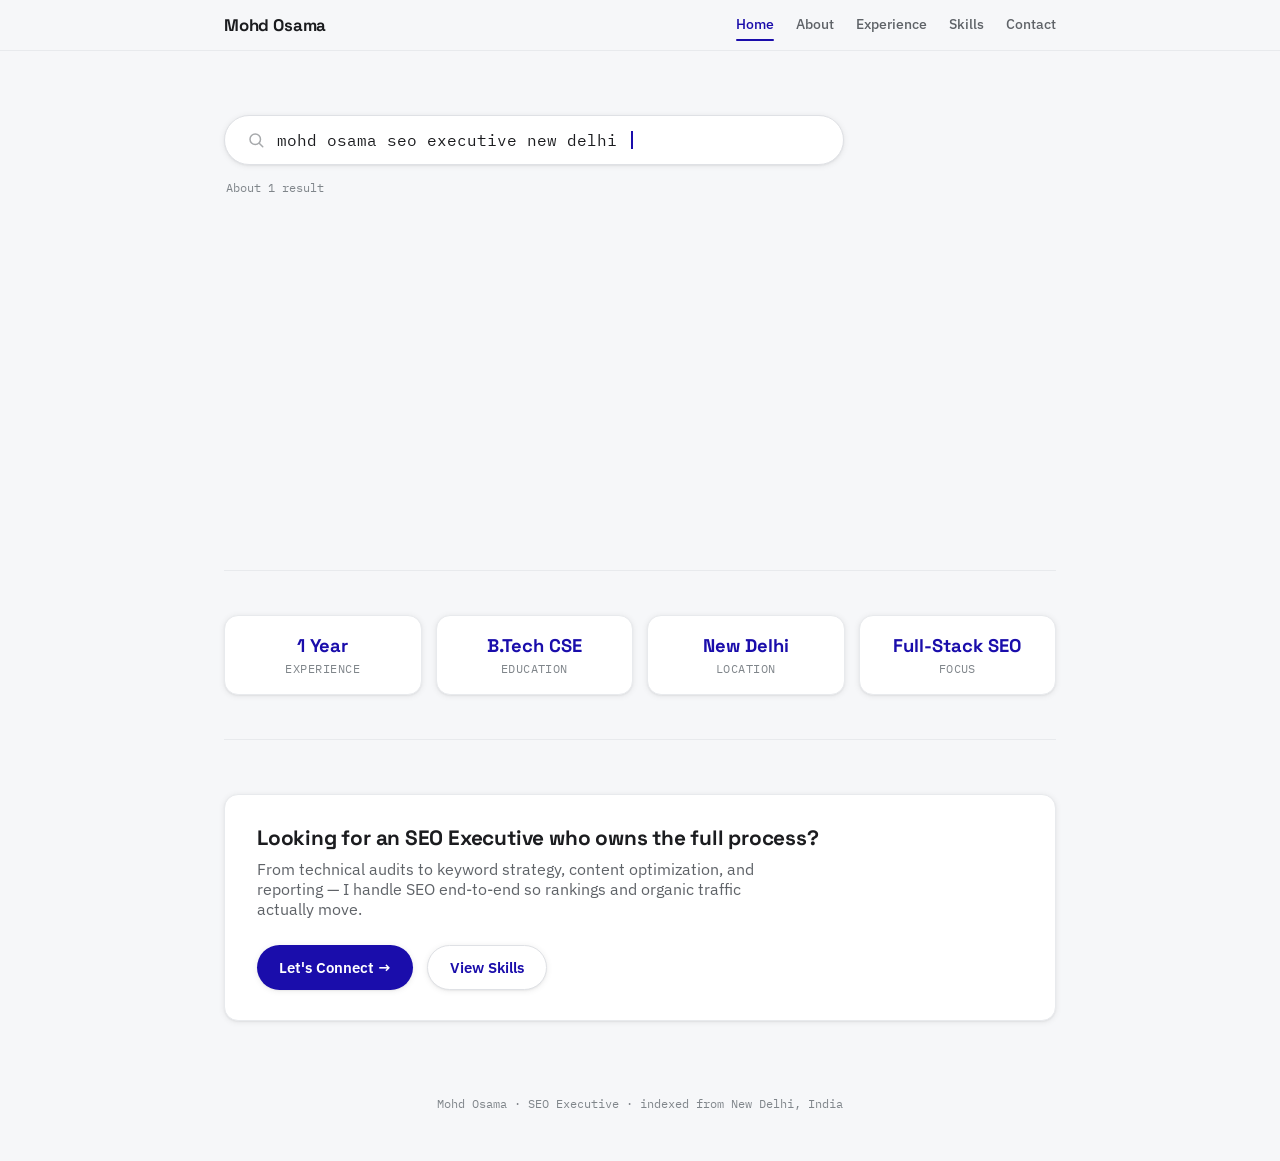
==== index.html @ 61bb9146 "my portfolio code" ====
<!DOCTYPE html>
<html lang="en">
<head>
<meta charset="UTF-8">
<meta name="viewport" content="width=device-width, initial-scale=1.0">
<title>Mohd Osama — SEO Executive</title>
<meta name="description" content="Mohd Osama, SEO Executive — on-page & off-page SEO, keyword research, organic growth. New Delhi, India.">
<link rel="preconnect" href="https://fonts.googleapis.com">
<link href="https://fonts.googleapis.com/css2?family=Space+Grotesk:wght@500;600;700&family=IBM+Plex+Sans:wght@400;500;600&family=IBM+Plex+Mono:wght@400;500&display=swap" rel="stylesheet">
<link rel="stylesheet" href="styles.css">
</head>
<body>

<header class="topbar">
  <div class="topbar-inner">
    <a class="logo" href="index.html">Mohd Osama</a>
    <nav class="nav-links">
      <a href="index.html">Home</a>
      <a href="about.html">About</a>
      <a href="experience.html">Experience</a>
      <a href="skills.html">Skills</a>
      <a href="contact.html">Contact</a>
    </nav>
  </div>
</header>

<main class="wrap">

  <!-- HERO / SERP -->
  <section class="hero">
    <div class="search-shell">
      <svg class="search-icon" width="18" height="18" viewBox="0 0 24 24" fill="none" stroke="#5F6368" stroke-width="2" stroke-linecap="round">
        <circle cx="11" cy="11" r="7"></circle>
        <line x1="21" y1="21" x2="16.65" y2="16.65"></line>
      </svg>
      <span class="search-text-line" id="typedText"></span><span class="cursor" id="cursorBlink"></span>
    </div>
    <p class="search-stats" id="searchStats">About 1 result</p>

    <article class="serp-card" id="serpCard">
      <p class="breadcrumb">negbuy.com › team › mohd-osama</p>
      <h1 class="serp-title">Mohd Osama — SEO Executive</h1>
      <p class="serp-desc">
        SEO Executive with 1 year of hands-on experience in technical, on-page and off-page SEO,
        keyword research, and organic growth. Currently at Negbuy Private Limited.
        B.Tech in Computer Science Engineering, based in New Delhi, India.
      </p>
      <div class="sitelinks">
        <a href="about.html">
          <span class="sl-title">About</span>
          <span class="sl-desc">Who I am &amp; how I work</span>
        </a>
        <a href="experience.html">
          <span class="sl-title">Experience</span>
          <span class="sl-desc">Negbuy Private Limited</span>
        </a>
        <a href="skills.html">
          <span class="sl-title">Skills</span>
          <span class="sl-desc">SEO, analytics &amp; web basics</span>
        </a>
        <a href="contact.html">
          <span class="sl-title">Contact</span>
          <span class="sl-desc">New Delhi, India</span>
        </a>
      </div>
    </article>
  </section>

  <!-- QUICK FACTS -->
  <section class="section">
    <div class="facts-grid">
      <div class="fact-card">
        <div class="fact-value">1 Year</div>
        <div class="fact-label">Experience</div>
      </div>
      <div class="fact-card">
        <div class="fact-value">B.Tech CSE</div>
        <div class="fact-label">Education</div>
      </div>
      <div class="fact-card">
        <div class="fact-value">New Delhi</div>
        <div class="fact-label">Location</div>
      </div>
      <div class="fact-card">
        <div class="fact-value">Full-Stack SEO</div>
        <div class="fact-label">Focus</div>
      </div>
    </div>
  </section>

  <!-- CTA -->
  <section class="section">
    <div class="cta-block">
      <h2>Looking for an SEO Executive who owns the full process?</h2>
      <p>From technical audits to keyword strategy, content optimization, and reporting —
      I handle SEO end-to-end so rankings and organic traffic actually move.</p>
      <div class="cta-row">
        <a class="cta-button" href="contact.html">Let's Connect →</a>
        <a class="cta-button secondary" href="skills.html">View Skills</a>
      </div>
    </div>
  </section>

</main>

<footer>
  <p>Mohd Osama · SEO Executive · indexed from New Delhi, India</p>
</footer>

<script src="script.js"></script>
</body>
</html>
---- styles.css ----
:root{
  --bg: #F6F7F9;
  --surface: #FFFFFF;
  --ink: #1B1C1F;
  --muted: #5F6368;
  --muted-soft: #80868B;
  --line-blue: #1A0DAB;
  --line-blue-dark: #120a82;
  --line-purple: #681DA8;
  --line-green: #0B6B33;
  --amber: #F2B632;
  --border: #DFE1E5;
  --border-soft: #E8EAED;
  --shadow-sm: 0 1px 2px rgba(32,33,36,0.06), 0 1px 6px rgba(32,33,36,0.08);
  --shadow-md: 0 2px 4px rgba(32,33,36,0.06), 0 4px 18px rgba(32,33,36,0.10);
  --radius: 14px;
  --font-display: 'Space Grotesk', sans-serif;
  --font-body: 'IBM Plex Sans', sans-serif;
  --font-mono: 'IBM Plex Mono', monospace;
}

*{ box-sizing: border-box; }
html{ scroll-behavior: smooth; }
body{
  margin:0;
  background: var(--bg);
  color: var(--ink);
  font-family: var(--font-body);
  -webkit-font-smoothing: antialiased;
}
a{ color: inherit; text-decoration: none; }
ul{ margin:0; padding:0; list-style:none; }

.wrap{ max-width: 880px; margin: 0 auto; padding: 0 24px; }

/* ---------- Top bar ---------- */
.topbar{
  position: sticky; top:0; z-index: 50;
  background: rgba(246,247,249,0.92);
  backdrop-filter: blur(8px);
  border-bottom: 1px solid var(--border-soft);
}
.topbar-inner{
  max-width: 880px; margin:0 auto; padding: 14px 24px;
  display:flex; align-items:center; justify-content:space-between;
  gap: 16px;
}
.logo{
  font-family: var(--font-display);
  font-weight: 700; font-size: 1.05rem; letter-spacing: -0.01em;
  white-space:nowrap;
}
.nav-links{ display:flex; gap: 22px; }
.nav-links a{
  font-size: 0.88rem; color: var(--muted);
  font-weight: 500;
  transition: color .15s ease;
  position: relative;
  padding-bottom: 2px;
}
.nav-links a:hover{ color: var(--line-blue); }
.nav-links a.active{ color: var(--line-blue); }
.nav-links a.active::after{
  content:"";
  position:absolute; left:0; right:0; bottom:-6px;
  height: 2px; background: var(--line-blue);
  border-radius: 2px;
}

@media (max-width: 600px){
  .nav-links{ gap: 14px; }
  .nav-links a{ font-size: 0.78rem; }
}

/* ---------- Hero / SERP (home only) ---------- */
.hero{ padding: 64px 0 56px; }

.search-shell{
  display:flex; align-items:center; gap: 12px;
  background: var(--surface);
  border: 1px solid var(--border);
  border-radius: 28px;
  padding: 14px 22px;
  box-shadow: var(--shadow-sm);
  max-width: 620px;
}
.search-icon{ flex: 0 0 auto; opacity: 0.55; }
.search-text-line{
  font-family: var(--font-mono);
  font-size: 1rem;
  color: var(--ink);
  white-space: nowrap;
  overflow: hidden;
}
.cursor{
  display:inline-block; width: 2px; height: 1.1em; background: var(--line-blue);
  margin-left: 2px; vertical-align: -0.18em;
  animation: blink 1s steps(1) infinite;
}
@keyframes blink{ 50%{ opacity: 0; } }

.search-stats{
  font-family: var(--font-mono);
  font-size: 0.78rem;
  color: var(--muted-soft);
  margin: 14px 2px 0;
}

.serp-card{
  margin-top: 28px;
  max-width: 640px;
  opacity: 0;
  transform: translateY(8px);
  transition: opacity .5s ease, transform .5s ease;
}
.serp-card.visible{ opacity: 1; transform: translateY(0); }

.breadcrumb{
  font-family: var(--font-mono);
  font-size: 0.85rem;
  color: var(--line-green);
  margin: 0 0 4px;
}
.serp-title{
  font-family: var(--font-display);
  font-size: clamp(1.7rem, 4vw, 2.3rem);
  line-height: 1.15;
  color: var(--line-blue);
  margin: 0 0 10px;
  font-weight: 700;
  letter-spacing: -0.01em;
}
.serp-title:hover{ text-decoration: underline; text-decoration-color: var(--line-blue); }

.serp-desc{
  font-size: 1rem;
  line-height: 1.6;
  color: var(--muted);
  margin: 0 0 22px;
  max-width: 560px;
}

.sitelinks{
  display:grid;
  grid-template-columns: 1fr 1fr;
  gap: 14px 28px;
}
.sitelinks a{ display:block; }
.sl-title{
  display:block;
  color: var(--line-blue);
  font-weight: 600;
  font-size: 0.96rem;
  margin-bottom: 2px;
}
.sl-title:hover{ text-decoration: underline; }
.sl-desc{
  display:block;
  color: var(--muted-soft);
  font-size: 0.82rem;
}

/* ---------- Page header (subpages) ---------- */
.page-header{ padding: 56px 0 12px; }
.page-header h1{
  font-family: var(--font-display);
  font-size: clamp(1.9rem, 4vw, 2.5rem);
  margin: 0 0 10px;
  letter-spacing: -0.01em;
}
.page-header .section-sub{ margin-bottom: 0; }

/* ---------- Generic sections ---------- */
.section{
  padding: 44px 0;
  border-top: 1px solid var(--border-soft);
  opacity: 0; transform: translateY(14px);
  transition: opacity .6s ease, transform .6s ease;
}
.section.visible{ opacity: 1; transform: translateY(0); }
.section:first-of-type{ border-top: none; }

.eyebrow{
  font-family: var(--font-mono);
  font-size: 0.78rem;
  color: var(--line-green);
  margin: 0 0 8px;
}
.section h2{
  font-family: var(--font-display);
  font-size: 1.5rem;
  margin: 0 0 6px;
  letter-spacing: -0.01em;
}
.section-sub{
  color: var(--muted);
  margin: 0 0 26px;
  font-size: 0.98rem;
  max-width: 600px;
}

/* ---------- Quick facts ---------- */
.facts-grid{
  display:grid;
  grid-template-columns: repeat(4, 1fr);
  gap: 14px;
}
@media (max-width: 700px){ .facts-grid{ grid-template-columns: 1fr 1fr; } }
.fact-card{
  background: var(--surface);
  border: 1px solid var(--border-soft);
  border-radius: var(--radius);
  padding: 18px 16px;
  box-shadow: var(--shadow-sm);
  text-align: center;
}
.fact-value{
  font-family: var(--font-display);
  font-size: 1.15rem; font-weight: 700;
  color: var(--line-blue);
  margin-bottom: 4px;
}
.fact-label{
  font-family: var(--font-mono);
  font-size: 0.72rem;
  color: var(--muted-soft);
  text-transform: uppercase; letter-spacing: 0.04em;
}

/* ---------- Process steps ---------- */
.process-list{
  display:flex; flex-direction:column; gap: 18px;
}
.process-step{
  display:flex; gap: 18px;
  background: var(--surface);
  border: 1px solid var(--border-soft);
  border-radius: var(--radius);
  padding: 20px 22px;
  box-shadow: var(--shadow-sm);
}
.step-num{
  font-family: var(--font-mono);
  font-size: 0.9rem;
  color: var(--line-blue);
  flex: 0 0 auto;
  width: 30px; height: 30px;
  border-radius: 50%;
  background: #eef2ff;
  display:flex; align-items:center; justify-content:center;
  font-weight: 600;
}
.step-body h3{
  font-family: var(--font-display);
  font-size: 1.02rem; margin: 2px 0 6px;
}
.step-body p{ margin:0; color: var(--muted); font-size: 0.92rem; line-height: 1.55; }

/* ---------- Experience: role card ---------- */
.role-card{
  background: var(--surface);
  border: 1px solid var(--border-soft);
  border-radius: var(--radius);
  padding: 28px 30px;
  box-shadow: var(--shadow-sm);
}
.role-head{
  display:flex; flex-wrap: wrap; align-items: baseline;
  gap: 10px 16px; margin-bottom: 16px;
}
.role-company{
  font-family: var(--font-display);
  font-size: 1.2rem; margin:0; color: var(--ink);
}
.role-meta{
  font-family: var(--font-mono);
  font-size: 0.82rem; color: var(--muted-soft);
}
.role-list{ display:flex; flex-direction:column; gap: 11px; margin-bottom: 22px; }
.role-list li{
  position:relative; padding-left: 18px;
  color: var(--ink); font-size: 0.96rem; line-height: 1.55;
}
.role-list li::before{
  content:""; position:absolute; left:0; top: 0.55em;
  width:6px; height:6px; border-radius:50%;
  background: var(--amber);
}
.tag-row{ display:flex; gap: 10px; flex-wrap: wrap; }
.tag{
  font-family: var(--font-mono);
  font-size: 0.76rem;
  color: var(--line-purple);
  background: #f4edfa;
  border: 1px solid #e6d8f3;
  padding: 5px 11px;
  border-radius: 999px;
}

/* ---------- Focus area cards ---------- */
.focus-grid{
  display:grid;
  grid-template-columns: repeat(3, 1fr);
  gap: 16px;
  margin-top: 22px;
}
@media (max-width: 700px){ .focus-grid{ grid-template-columns: 1fr; } }
.focus-card{
  background: var(--surface);
  border: 1px solid var(--border-soft);
  border-radius: var(--radius);
  padding: 20px;
  box-shadow: var(--shadow-sm);
}
.focus-card h3{
  font-family: var(--font-display);
  font-size: 0.98rem; margin: 0 0 8px; color: var(--line-blue);
}
.focus-card p{ margin:0; font-size: 0.88rem; color: var(--muted); line-height: 1.5; }

/* ---------- Skills ---------- */
.skill-category{ margin-bottom: 34px; }
.category-title{
  font-family: var(--font-mono);
  font-size: 0.8rem;
  text-transform: uppercase; letter-spacing: 0.06em;
  color: var(--muted-soft);
  margin: 0 0 16px;
}
.skills-grid{
  display:grid;
  grid-template-columns: 1fr 1fr;
  gap: 20px 32px;
}
@media (max-width: 600px){ .skills-grid{ grid-template-columns: 1fr; } }

.skill-name{
  display:flex; justify-content: space-between;
  font-size: 0.92rem; font-weight: 500; margin-bottom: 7px;
}
.skill-track{
  height: 6px; background: var(--border-soft);
  border-radius: 4px; overflow: hidden;
}
.skill-fill{
  height: 100%; border-radius: 4px;
  background: linear-gradient(90deg, var(--line-blue), var(--line-purple));
  width: 0%;
  transition: width 1.1s cubic-bezier(.2,.7,.3,1);
}

.role-badge{
  display:inline-block;
  font-family: var(--font-mono);
  font-size: 0.78rem;
  color: var(--line-green);
  background: #eaf6ee;
  border: 1px solid #d2ead8;
  padding: 6px 13px;
  border-radius: 999px;
  margin-bottom: 28px;
}

/* ---------- Education ---------- */
.edu-card{
  background: var(--surface);
  border: 1px solid var(--border-soft);
  border-radius: var(--radius);
  padding: 26px 30px;
  box-shadow: var(--shadow-sm);
  display:flex; align-items:center; gap: 18px; flex-wrap: wrap;
}
.edu-icon{
  flex: 0 0 auto;
  width: 46px; height: 46px;
  border-radius: 10px;
  background: #eef2ff;
  display:flex; align-items:center; justify-content:center;
  color: var(--line-blue);
}
.edu-card h3{
  font-family: var(--font-display);
  margin: 0 0 4px; font-size: 1.08rem;
}
.edu-meta{ margin:0; color: var(--muted); font-size: 0.92rem; }

/* ---------- Contact ---------- */
.contact-grid{
  display:grid;
  grid-template-columns: repeat(3, 1fr);
  gap: 16px;
}
@media (max-width: 700px){ .contact-grid{ grid-template-columns: 1fr; } }

.contact-card{
  display:flex; flex-direction:column; gap: 6px;
  background: var(--surface);
  border: 1px solid var(--border-soft);
  border-radius: var(--radius);
  padding: 20px 22px;
  box-shadow: var(--shadow-sm);
  transition: transform .15s ease, box-shadow .15s ease, border-color .15s ease;
}
a.contact-card:hover{
  transform: translateY(-2px);
  box-shadow: var(--shadow-md);
  border-color: var(--border);
}
.contact-label{
  font-family: var(--font-mono);
  font-size: 0.72rem; text-transform: uppercase; letter-spacing: 0.06em;
  color: var(--muted-soft);
}
.contact-value{ font-size: 1rem; font-weight: 600; color: var(--ink); word-break: break-word; }
a.contact-card .contact-value{ color: var(--line-blue); }

.cta-row{ display:flex; gap: 14px; flex-wrap: wrap; margin-top: 26px; }
.cta-button{
  display:inline-flex; align-items:center; gap: 8px;
  font-family: var(--font-body);
  font-weight: 600; font-size: 0.94rem;
  padding: 12px 22px;
  border-radius: 999px;
  background: var(--line-blue);
  color: #fff;
  box-shadow: var(--shadow-sm);
  transition: transform .15s ease, box-shadow .15s ease, background .15s ease;
}
.cta-button:hover{ transform: translateY(-2px); box-shadow: var(--shadow-md); background: var(--line-blue-dark); }
.cta-button.secondary{
  background: var(--surface);
  color: var(--line-blue);
  border: 1px solid var(--border);
}
.cta-button.secondary:hover{ background: #f0f2fb; }

.cta-block{
  background: var(--surface);
  border: 1px solid var(--border-soft);
  border-radius: var(--radius);
  padding: 30px 32px;
  box-shadow: var(--shadow-sm);
  margin-top: 10px;
}
.cta-block h2{
  font-family: var(--font-display);
  font-size: 1.3rem; margin: 0 0 8px;
}
.cta-block p{ margin: 0 0 4px; color: var(--muted); max-width: 520px; }

/* ---------- Footer ---------- */
footer{
  padding: 30px 0 50px;
  text-align:center;
}
footer p{
  font-family: var(--font-mono);
  font-size: 0.78rem;
  color: var(--muted-soft);
  margin:0;
}

@media (prefers-reduced-motion: reduce){
  *{ transition: none !important; animation: none !important; }
}

:focus-visible{
  outline: 2px solid var(--line-blue);
  outline-offset: 2px;
}
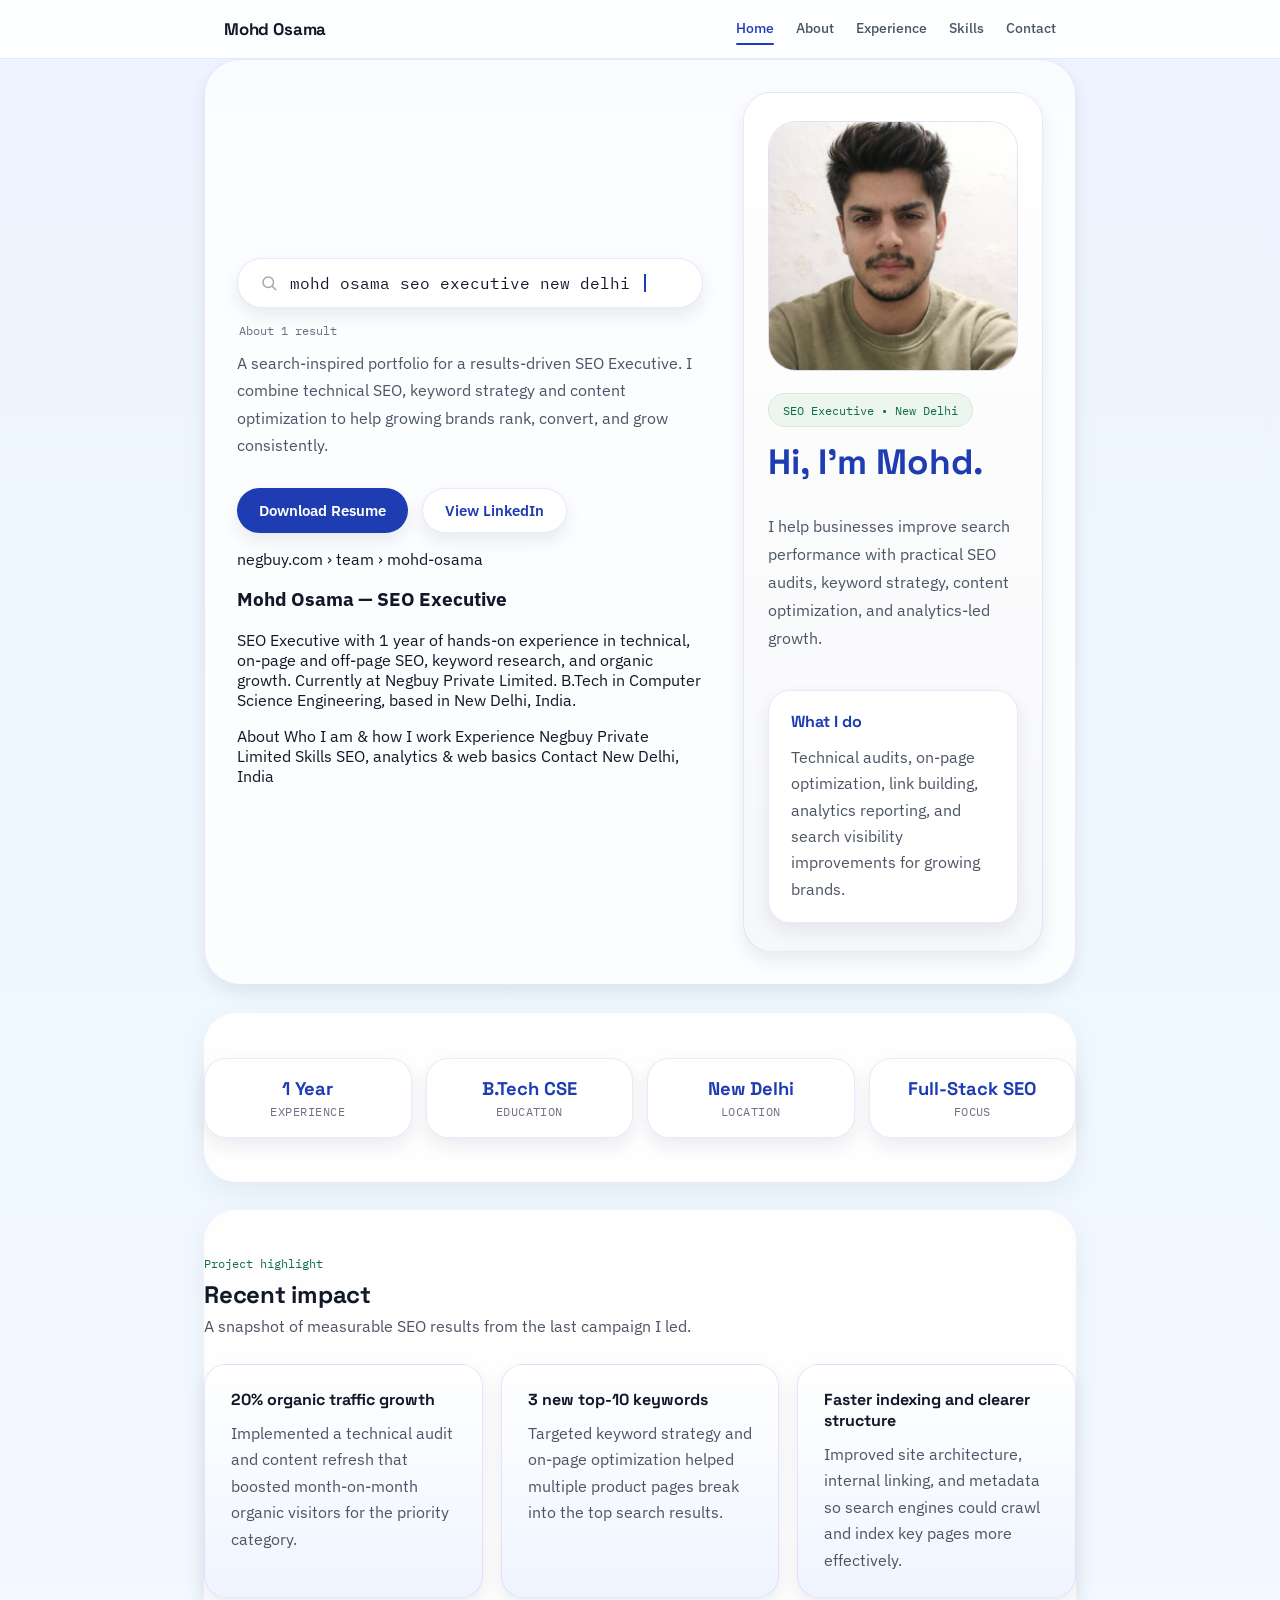
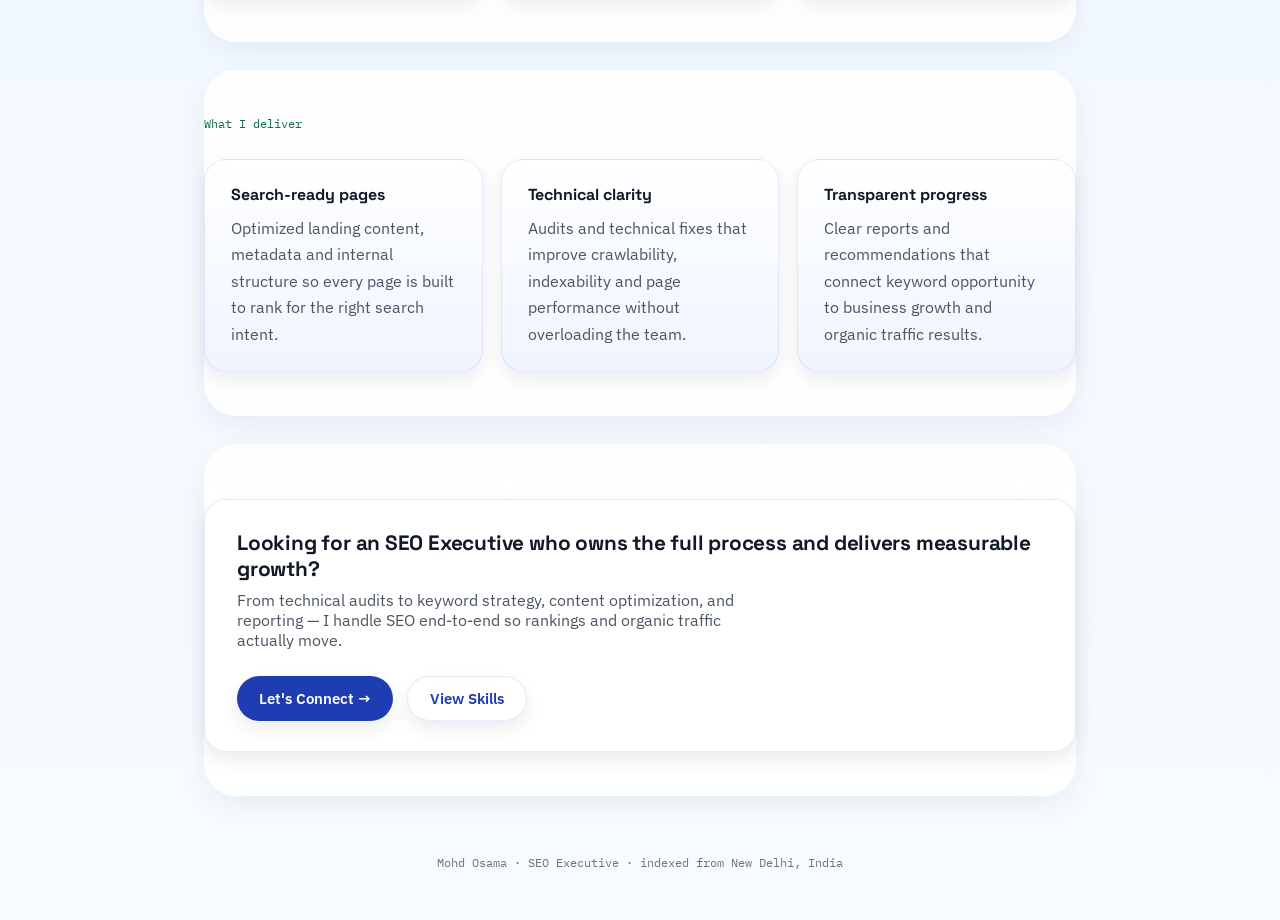
==== commit e1d7c24b: "my updated portfolio" ====
--- a/index.html
+++ b/index.html
@@ -28,42 +28,65 @@
 
   <!-- HERO / SERP -->
   <section class="hero">
-    <div class="search-shell">
-      <svg class="search-icon" width="18" height="18" viewBox="0 0 24 24" fill="none" stroke="#5F6368" stroke-width="2" stroke-linecap="round">
-        <circle cx="11" cy="11" r="7"></circle>
-        <line x1="21" y1="21" x2="16.65" y2="16.65"></line>
-      </svg>
-      <span class="search-text-line" id="typedText"></span><span class="cursor" id="cursorBlink"></span>
+    <div class="hero-grid">
+      <div>
+        <div class="search-shell">
+          <svg class="search-icon" width="18" height="18" viewBox="0 0 24 24" fill="none" stroke="#5F6368" stroke-width="2" stroke-linecap="round">
+            <circle cx="11" cy="11" r="7"></circle>
+            <line x1="21" y1="21" x2="16.65" y2="16.65"></line>
+          </svg>
+          <span class="search-text-line" id="typedText"></span><span class="cursor" id="cursorBlink"></span>
+        </div>
+        <p class="search-stats" id="searchStats">About 1 result</p>
+        <p class="hero-intro">A search-inspired portfolio for a results-driven SEO Executive. I combine technical SEO, keyword strategy and content optimization to help growing brands rank, convert, and grow consistently.</p>
+
+        <div class="hero-actions">
+          <a class="cta-button" href="resume.pdf" download>Download Resume</a>
+          <a class="cta-button secondary" href="https://www.linkedin.com/in/mohdosama-seo" target="_blank" rel="noreferrer noopener">View LinkedIn</a>
+        </div>
+
+        <article class="serp-card" id="serpCard">
+          <p class="breadcrumb">negbuy.com › team › mohd-osama</p>
+          <h1 class="serp-title">Mohd Osama — SEO Executive</h1>
+          <p class="serp-desc">
+            SEO Executive with 1 year of hands-on experience in technical, on-page and off-page SEO,
+            keyword research, and organic growth. Currently at Negbuy Private Limited.
+            B.Tech in Computer Science Engineering, based in New Delhi, India.
+          </p>
+          <div class="sitelinks">
+            <a href="about.html">
+              <span class="sl-title">About</span>
+              <span class="sl-desc">Who I am &amp; how I work</span>
+            </a>
+            <a href="experience.html">
+              <span class="sl-title">Experience</span>
+              <span class="sl-desc">Negbuy Private Limited</span>
+            </a>
+            <a href="skills.html">
+              <span class="sl-title">Skills</span>
+              <span class="sl-desc">SEO, analytics &amp; web basics</span>
+            </a>
+            <a href="contact.html">
+              <span class="sl-title">Contact</span>
+              <span class="sl-desc">New Delhi, India</span>
+            </a>
+          </div>
+        </article>
+      </div>
+
+      <aside class="hero-profile">
+        <img class="profile-image" src="profile.jpg" alt="Mohd Osama profile photo">
+        <div class="profile-summary">
+          <span class="profile-badge">SEO Executive • New Delhi</span>
+          <h2 class="profile-title">Hi, I’m Mohd.</h2>
+          <p class="profile-meta">I help businesses improve search performance with practical SEO audits, keyword strategy, content optimization, and analytics-led growth.</p>
+        </div>
+        <div class="profile-item">
+          <h3>What I do</h3>
+          <p>Technical audits, on-page optimization, link building, analytics reporting, and search visibility improvements for growing brands.</p>
+        </div>
+      </aside>
     </div>
-    <p class="search-stats" id="searchStats">About 1 result</p>
-
-    <article class="serp-card" id="serpCard">
-      <p class="breadcrumb">negbuy.com › team › mohd-osama</p>
-      <h1 class="serp-title">Mohd Osama — SEO Executive</h1>
-      <p class="serp-desc">
-        SEO Executive with 1 year of hands-on experience in technical, on-page and off-page SEO,
-        keyword research, and organic growth. Currently at Negbuy Private Limited.
-        B.Tech in Computer Science Engineering, based in New Delhi, India.
-      </p>
-      <div class="sitelinks">
-        <a href="about.html">
-          <span class="sl-title">About</span>
-          <span class="sl-desc">Who I am &amp; how I work</span>
-        </a>
-        <a href="experience.html">
-          <span class="sl-title">Experience</span>
-          <span class="sl-desc">Negbuy Private Limited</span>
-        </a>
-        <a href="skills.html">
-          <span class="sl-title">Skills</span>
-          <span class="sl-desc">SEO, analytics &amp; web basics</span>
-        </a>
-        <a href="contact.html">
-          <span class="sl-title">Contact</span>
-          <span class="sl-desc">New Delhi, India</span>
-        </a>
-      </div>
-    </article>
   </section>
 
   <!-- QUICK FACTS -->
@@ -88,10 +111,48 @@
     </div>
   </section>
 
+  <section class="section">
+    <p class="eyebrow">Project highlight</p>
+    <h2>Recent impact</h2>
+    <p class="section-sub">A snapshot of measurable SEO results from the last campaign I led.</p>
+    <div class="feature-grid">
+      <div class="feature-card">
+        <h3>20% organic traffic growth</h3>
+        <p>Implemented a technical audit and content refresh that boosted month-on-month organic visitors for the priority category.</p>
+      </div>
+      <div class="feature-card">
+        <h3>3 new top-10 keywords</h3>
+        <p>Targeted keyword strategy and on-page optimization helped multiple product pages break into the top search results.</p>
+      </div>
+      <div class="feature-card">
+        <h3>Faster indexing and clearer structure</h3>
+        <p>Improved site architecture, internal linking, and metadata so search engines could crawl and index key pages more effectively.</p>
+      </div>
+    </div>
+  </section>
+
+  <section class="section">
+    <p class="eyebrow">What I deliver</p>
+    <div class="feature-grid">
+      <div class="feature-card">
+        <h3>Search-ready pages</h3>
+        <p>Optimized landing content, metadata and internal structure so every page is built to rank for the right search intent.</p>
+      </div>
+      <div class="feature-card">
+        <h3>Technical clarity</h3>
+        <p>Audits and technical fixes that improve crawlability, indexability and page performance without overloading the team.</p>
+      </div>
+      <div class="feature-card">
+        <h3>Transparent progress</h3>
+        <p>Clear reports and recommendations that connect keyword opportunity to business growth and organic traffic results.</p>
+      </div>
+    </div>
+  </section>
+
   <!-- CTA -->
   <section class="section">
     <div class="cta-block">
-      <h2>Looking for an SEO Executive who owns the full process?</h2>
+      <h2>Looking for an SEO Executive who owns the full process and delivers measurable growth?</h2>
       <p>From technical audits to keyword strategy, content optimization, and reporting —
       I handle SEO end-to-end so rankings and organic traffic actually move.</p>
       <div class="cta-row">
--- a/styles.css
+++ b/styles.css
@@ -1,19 +1,20 @@
 :root{
-  --bg: #F6F7F9;
-  --surface: #FFFFFF;
-  --ink: #1B1C1F;
-  --muted: #5F6368;
-  --muted-soft: #80868B;
-  --line-blue: #1A0DAB;
-  --line-blue-dark: #120a82;
-  --line-purple: #681DA8;
-  --line-green: #0B6B33;
-  --amber: #F2B632;
-  --border: #DFE1E5;
-  --border-soft: #E8EAED;
-  --shadow-sm: 0 1px 2px rgba(32,33,36,0.06), 0 1px 6px rgba(32,33,36,0.08);
-  --shadow-md: 0 2px 4px rgba(32,33,36,0.06), 0 4px 18px rgba(32,33,36,0.10);
-  --radius: 14px;
+  --bg: #eaf1ff;
+  --surface: #ffffff;
+  --surface-soft: rgba(255,255,255,0.92);
+  --ink: #111827;
+  --muted: #4b5563;
+  --muted-soft: #6b7280;
+  --line-blue: #1f3db2;
+  --line-blue-dark: #15298c;
+  --line-purple: #5c32b0;
+  --line-green: #0f6f44;
+  --amber: #f0b731;
+  --border: rgba(79, 70, 229, 0.12);
+  --border-soft: rgba(99, 102, 241, 0.14);
+  --shadow-sm: 0 8px 18px rgba(15, 23, 42, 0.08);
+  --shadow-md: 0 14px 35px rgba(15, 23, 42, 0.12);
+  --radius: 22px;
   --font-display: 'Space Grotesk', sans-serif;
   --font-body: 'IBM Plex Sans', sans-serif;
   --font-mono: 'IBM Plex Mono', monospace;
@@ -23,7 +24,8 @@
 html{ scroll-behavior: smooth; }
 body{
   margin:0;
-  background: var(--bg);
+  min-height: 100vh;
+  background: linear-gradient(180deg, #edf4ff 0%, #eff7ff 42%, #f8fbff 100%);
   color: var(--ink);
   font-family: var(--font-body);
   -webkit-font-smoothing: antialiased;
@@ -31,17 +33,17 @@
 a{ color: inherit; text-decoration: none; }
 ul{ margin:0; padding:0; list-style:none; }
 
-.wrap{ max-width: 880px; margin: 0 auto; padding: 0 24px; }
+.wrap{ max-width: 920px; margin: 0 auto; padding: 0 24px; }
 
 /* ---------- Top bar ---------- */
 .topbar{
   position: sticky; top:0; z-index: 50;
-  background: rgba(246,247,249,0.92);
-  backdrop-filter: blur(8px);
+  background: rgba(255,255,255,0.88);
+  backdrop-filter: blur(16px);
   border-bottom: 1px solid var(--border-soft);
 }
 .topbar-inner{
-  max-width: 880px; margin:0 auto; padding: 14px 24px;
+  max-width: 880px; margin:0 auto; padding: 18px 24px;
   display:flex; align-items:center; justify-content:space-between;
   gap: 16px;
 }
@@ -73,7 +75,21 @@
 }
 
 /* ---------- Hero / SERP (home only) ---------- */
-.hero{ padding: 64px 0 56px; }
+.hero{ padding: 72px 0 56px; }
+.hero-grid{
+  display:grid;
+  grid-template-columns: minmax(0, 1.4fr) 0.9fr;
+  gap: 40px;
+  align-items: center;
+}
+@media (max-width: 900px){ .hero-grid{ grid-template-columns: 1fr; } }
+.hero{
+  background: rgba(255,255,255,0.75);
+  border: 1px solid var(--border-soft);
+  border-radius: 36px;
+  padding: 32px;
+  box-shadow: var(--shadow-sm);
+}
 
 .search-shell{
   display:flex; align-items:center; gap: 12px;
@@ -82,7 +98,7 @@
   border-radius: 28px;
   padding: 14px 22px;
   box-shadow: var(--shadow-sm);
-  max-width: 620px;
+  max-width: 100%;
 }
 .search-icon{ flex: 0 0 auto; opacity: 0.55; }
 .search-text-line{
@@ -105,80 +121,170 @@
   color: var(--muted-soft);
   margin: 14px 2px 0;
 }
-
-.serp-card{
+.hero-intro{
+  margin: 12px 0 0;
+  max-width: 660px;
+  color: var(--muted);
+  line-height: 1.75;
+  font-size: 0.98rem;
+}
+
+.hero-actions{
+  display:flex; flex-wrap: wrap; gap: 14px; margin-top: 28px;
+}
+
+.hero-profile{
+  display:grid;
+  gap: 22px;
+  padding: 28px 24px;
+  border-radius: 28px;
+  background: linear-gradient(180deg, rgba(255,255,255,0.95), rgba(246,247,249,0.95));
+  border: 1px solid var(--border-soft);
+  box-shadow: var(--shadow-sm);
+}
+.profile-image{
+  width: 100%;
+  aspect-ratio: 1 / 1;
+  object-fit: cover;
+  border-radius: 28px;
+  border: 1px solid rgba(26,13,171,0.12);
+}
+.profile-summary{
+  display:grid; gap: 12px;
+}
+.profile-badge{
+  display:inline-flex;
+  font-family: var(--font-mono);
+  font-size: 0.78rem;
+  color: var(--line-green);
+  background: #edf6ee;
+  border: 1px solid #d7ebd7;
+  padding: 8px 14px;
+  border-radius: 999px;
+  width: fit-content;
+}
+.profile-title{
+  font-family: var(--font-display);
+  font-size: clamp(1.7rem, 3.6vw, 2.2rem);
+  margin: 0;
+  color: var(--line-blue);
+}
+.profile-meta{
+  color: var(--muted);
+  line-height: 1.75;
+}
+
+.profile-links{
+  display:flex; gap: 10px; flex-wrap: wrap;
+}
+.profile-links a{
+  display:inline-flex; align-items:center; gap: 8px;
+  padding: 12px 18px;
+  border-radius: 999px;
+  border: 1px solid var(--border);
+  background: var(--surface);
+  color: var(--line-blue);
+  font-weight: 600;
+  transition: transform .15s ease, box-shadow .15s ease, background .15s ease;
+}
+.profile-links a:hover{
+  transform: translateY(-2px);
+  box-shadow: var(--shadow-md);
+  background: #f4f7ff;
+}
+
+.profile-item{
+  display:grid; gap: 8px;
+  padding: 20px 22px;
+  background: var(--surface);
+  border: 1px solid var(--border-soft);
+  border-radius: 22px;
+  box-shadow: var(--shadow-sm);
+}
+.profile-item h3{
+  margin: 0 0 4px;
+  font-family: var(--font-display);
+  font-size: 1rem;
+  color: var(--line-blue);
+}
+.profile-item p{
+  margin:0;
+  color: var(--muted);
+  line-height: 1.65;
+}
+
+/* ---------- Page header (subpages) ---------- */
+.page-banner{
+  padding: 64px 0 40px;
+}
+.page-header{
+  display:grid;
+  grid-template-columns: minmax(0, 1.2fr) 0.8fr;
+  gap: 36px;
+  align-items: start;
+}
+@media (max-width: 860px){ .page-header{ grid-template-columns: 1fr; } }
+.page-header h1{
+  font-family: var(--font-display);
+  font-size: clamp(2rem, 4vw, 2.8rem);
+  margin: 0 0 16px;
+  letter-spacing: -0.01em;
+}
+.page-header .section-sub{
+  margin: 0;
+  color: var(--muted);
+  line-height: 1.8;
+  max-width: 700px;
+}
+.page-header .eyebrow{
+  margin-bottom: 10px;
+}
+
+.feature-grid{
+  display:grid;
+  grid-template-columns: repeat(3, minmax(0, 1fr));
+  gap: 18px;
   margin-top: 28px;
+}
+@media (max-width: 820px){ .feature-grid{ grid-template-columns: 1fr; } }
+.feature-card{
+  background: linear-gradient(180deg, rgba(255,255,255,0.95), rgba(238,244,255,0.95));
+  border: 1px solid var(--border-soft);
+  border-radius: var(--radius);
+  padding: 24px 26px;
+  box-shadow: var(--shadow-sm);
+}
+.feature-card h3{
+  font-family: var(--font-display);
+  font-size: 1rem;
+  margin: 0 0 10px;
+}
+.feature-card p{
+  margin: 0;
+  color: var(--muted);
+  line-height: 1.65;
+}
+
+.contact-copy{
+  margin-top: 16px;
+  color: var(--muted);
   max-width: 640px;
-  opacity: 0;
-  transform: translateY(8px);
-  transition: opacity .5s ease, transform .5s ease;
-}
-.serp-card.visible{ opacity: 1; transform: translateY(0); }
-
-.breadcrumb{
-  font-family: var(--font-mono);
-  font-size: 0.85rem;
-  color: var(--line-green);
-  margin: 0 0 4px;
-}
-.serp-title{
-  font-family: var(--font-display);
-  font-size: clamp(1.7rem, 4vw, 2.3rem);
-  line-height: 1.15;
-  color: var(--line-blue);
-  margin: 0 0 10px;
-  font-weight: 700;
-  letter-spacing: -0.01em;
-}
-.serp-title:hover{ text-decoration: underline; text-decoration-color: var(--line-blue); }
-
-.serp-desc{
-  font-size: 1rem;
-  line-height: 1.6;
-  color: var(--muted);
-  margin: 0 0 22px;
-  max-width: 560px;
-}
-
-.sitelinks{
-  display:grid;
-  grid-template-columns: 1fr 1fr;
-  gap: 14px 28px;
-}
-.sitelinks a{ display:block; }
-.sl-title{
-  display:block;
-  color: var(--line-blue);
-  font-weight: 600;
-  font-size: 0.96rem;
-  margin-bottom: 2px;
-}
-.sl-title:hover{ text-decoration: underline; }
-.sl-desc{
-  display:block;
-  color: var(--muted-soft);
-  font-size: 0.82rem;
-}
-
-/* ---------- Page header (subpages) ---------- */
-.page-header{ padding: 56px 0 12px; }
-.page-header h1{
-  font-family: var(--font-display);
-  font-size: clamp(1.9rem, 4vw, 2.5rem);
-  margin: 0 0 10px;
-  letter-spacing: -0.01em;
-}
-.page-header .section-sub{ margin-bottom: 0; }
+  line-height: 1.7;
+}
 
 /* ---------- Generic sections ---------- */
 .section{
   padding: 44px 0;
-  border-top: 1px solid var(--border-soft);
+  border-top: 1px solid transparent;
+  background: rgba(255,255,255,0.92);
+  box-shadow: 0 10px 28px rgba(15, 23, 42, 0.06);
+  border-radius: 32px;
+  margin: 28px 0;
   opacity: 0; transform: translateY(14px);
-  transition: opacity .6s ease, transform .6s ease;
+  transition: opacity .6s ease, transform .6s ease, background .3s ease;
 }
 .section.visible{ opacity: 1; transform: translateY(0); }
-.section:first-of-type{ border-top: none; }
+.section:first-of-type{ margin-top: 0; }
 
 .eyebrow{
   font-family: var(--font-mono);
